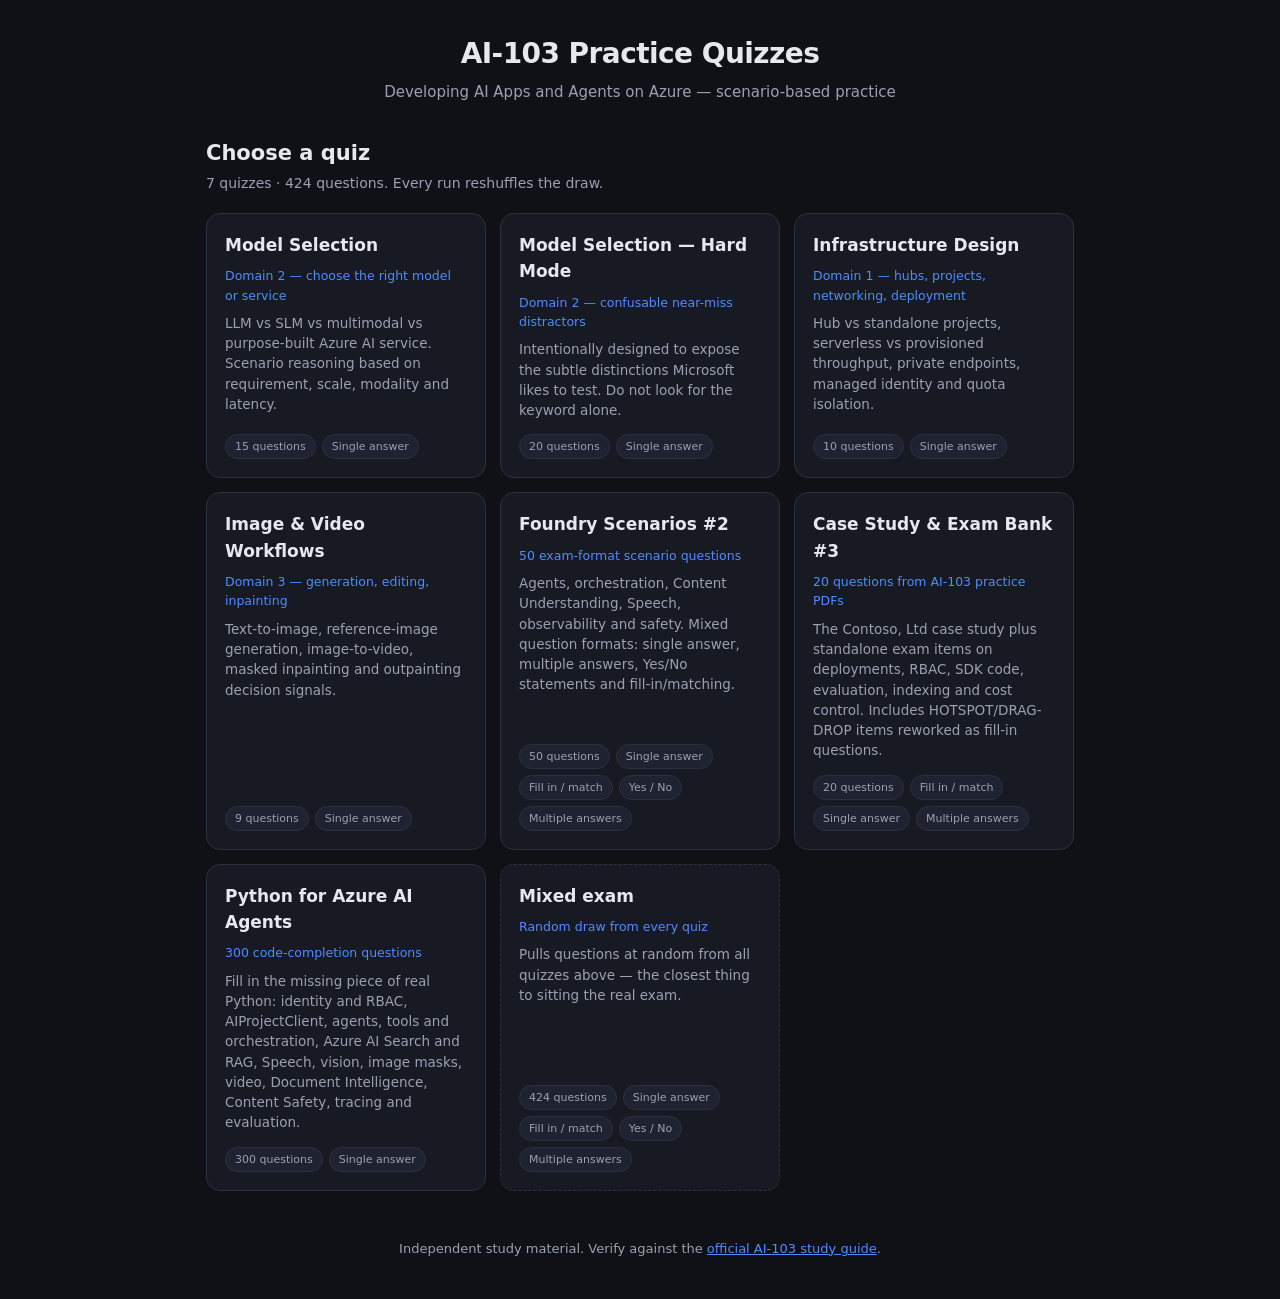
==== quiz/index.html @ ff75fc5d "Add interactive AI-103 quiz library Self-contained static page with a quiz menu, 7 quizzes and 424 q" ====
<!DOCTYPE html>
<html lang="en">
<head>
<meta charset="utf-8">
<meta name="viewport" content="width=device-width, initial-scale=1">
<title>AI-103 Practice Quizzes — Developing AI Apps and Agents on Azure</title>
<link rel="stylesheet" href="styles.css">
</head>
<body>
<header class="site-header">
  <h1>AI-103 Practice Quizzes</h1>
  <p class="subtitle">Developing AI Apps and Agents on Azure — scenario-based practice</p>
</header>

<main>
  <!-- ---------------- LIBRARY (MENU) ---------------- -->
  <section id="library-screen">
    <div class="library-intro">
      <h2>Choose a quiz</h2>
      <p id="library-summary" class="muted"></p>
    </div>
    <div id="quiz-grid" class="quiz-grid"></div>
  </section>

  <!-- ---------------- SETUP ---------------- -->
  <section id="setup-screen" class="card hidden">
    <button class="link-btn" data-goto="library">&larr; All quizzes</button>
    <h2 id="setup-title"></h2>
    <p id="setup-desc" class="muted"></p>

    <div class="field">
      <label for="topic-select">Topic</label>
      <select id="topic-select"></select>
    </div>

    <div class="field">
      <label for="count-select">Number of questions</label>
      <select id="count-select"></select>
    </div>

    <div class="field checkbox-row">
      <label><input type="checkbox" id="shuffle-answers" checked> Shuffle answer options</label>
      <label><input type="checkbox" id="instant-feedback"> Show the answer immediately after each question</label>
    </div>

    <button id="start-btn" class="primary">Start quiz</button>
  </section>

  <!-- ---------------- QUIZ SCREEN ---------------- -->
  <section id="quiz-screen" class="card hidden">
    <div class="quiz-meta">
      <span id="progress-label"></span>
      <span class="meta-right">
        <span id="kind-badge" class="badge"></span>
        <span id="topic-label" class="pill"></span>
      </span>
    </div>
    <div class="progress-track"><div id="progress-bar" class="progress-fill"></div></div>

    <h2 id="question-text"></h2>
    <details id="question-context" class="case-study hidden">
      <summary>Case study — open to read the scenario</summary>
      <div id="question-context-body"></div>
    </details>
    <p id="question-hint" class="hint hidden"></p>
    <div id="question-body"></div>

    <div id="feedback" class="feedback hidden"></div>

    <div class="quiz-actions">
      <button id="prev-btn" class="secondary">Back</button>
      <button id="next-btn" class="primary">Next</button>
      <button class="link-btn push-right" data-goto="library">Quit to menu</button>
    </div>
  </section>

  <!-- ---------------- RESULT SCREEN ---------------- -->
  <section id="result-screen" class="card hidden">
    <h2 id="result-title">Your result</h2>
    <div class="score-wrap">
      <div id="score-ring" class="score-ring"><span id="score-percent">0%</span></div>
      <div>
        <p id="score-detail" class="score-detail"></p>
        <p id="score-verdict" class="muted"></p>
      </div>
    </div>

    <h3>Breakdown by topic</h3>
    <table id="breakdown-table" class="breakdown"></table>

    <h3>Review</h3>
    <div id="review-list" class="review"></div>

    <div class="quiz-actions">
      <button id="retry-btn" class="primary">Retake this quiz</button>
      <button id="retry-wrong-btn" class="secondary">Retry only the ones I missed</button>
      <button class="link-btn push-right" data-goto="library">All quizzes</button>
    </div>
  </section>
</main>

<footer class="site-footer">
  Independent study material. Verify against the
  <a href="https://learn.microsoft.com/en-us/credentials/certifications/resources/study-guides/ai-103" target="_blank" rel="noopener">official AI-103 study guide</a>.
</footer>

<script src="questions.js"></script>
<script src="data/study-guide.js"></script>
<script src="data/foundry-scenarios.js"></script>
<script src="data/exam-bank.js"></script>
<script src="data/python/bank.js"></script>
<script src="data/python/part-01-auth.js"></script>
<script src="data/python/part-02-agents.js"></script>
<script src="data/python/part-03-tools.js"></script>
<script src="data/python/part-04-search.js"></script>
<script src="data/python/part-05-speech.js"></script>
<script src="data/python/part-06-vision.js"></script>
<script src="data/python/register.js"></script>
<script src="app.js"></script>
</body>
</html>
---- quiz/styles.css ----
:root {
  --bg: #0f1117;
  --card: #171a23;
  --card-2: #1f2331;
  --border: #2b3040;
  --text: #e6e8ee;
  --muted: #9aa1b1;
  --accent: #4f8cff;
  --accent-dim: #2a4b8d;
  --ok: #3fb950;
  --bad: #f85149;
  --warn: #d29922;
}

* { box-sizing: border-box; }

body {
  margin: 0;
  background: var(--bg);
  color: var(--text);
  font: 16px/1.55 "Segoe UI", system-ui, -apple-system, sans-serif;
  -webkit-text-size-adjust: 100%;
  overflow-wrap: break-word;
}

.site-header {
  padding: 32px 20px 8px;
  text-align: center;
}
.site-header h1 { margin: 0; font-size: 28px; letter-spacing: -0.02em; }
.subtitle { margin: 6px 0 0; color: var(--muted); font-size: 15px; }

main { max-width: 900px; margin: 0 auto; padding: 24px 16px 48px; }

.card {
  background: var(--card);
  border: 1px solid var(--border);
  border-radius: 14px;
  padding: 24px;
}
.card h2 { margin-top: 0; font-size: 19px; line-height: 1.5; white-space: pre-line; font-weight: 600; overflow-wrap: anywhere; }
.card h3 { margin: 28px 0 10px; font-size: 16px; color: var(--muted); text-transform: uppercase; letter-spacing: 0.06em; }

.hidden { display: none !important; }
.muted { color: var(--muted); }

/* ---------- form controls ---------- */
.field { margin: 18px 0; }
.field > label { display: block; margin-bottom: 6px; font-size: 14px; color: var(--muted); }
select {
  width: 100%;
  padding: 10px 12px;
  background: var(--card-2);
  color: var(--text);
  border: 1px solid var(--border);
  border-radius: 8px;
  font-size: 15px;
}
.checkbox-row { display: flex; flex-direction: column; gap: 8px; }
.checkbox-row label { color: var(--text); font-size: 14px; cursor: pointer; }
input[type="checkbox"] { margin-right: 8px; accent-color: var(--accent); }

button {
  font: inherit;
  padding: 11px 20px;
  border-radius: 8px;
  cursor: pointer;
  border: 1px solid transparent;
}
button.primary { background: var(--accent); color: #fff; font-weight: 600; }
button.primary:hover { background: #3d78e8; }
button.secondary { background: transparent; color: var(--text); border-color: var(--border); }
button.secondary:hover { background: var(--card-2); }
button:disabled { opacity: 0.4; cursor: not-allowed; }
button.link-btn {
  background: none;
  border: none;
  color: var(--muted);
  padding: 6px 0;
  font-size: 13px;
}
button.link-btn:hover { color: var(--accent); }
.push-right { margin-left: auto; }

/* ---------- library ---------- */
.library-intro { margin-bottom: 18px; }
.library-intro h2 { margin: 0 0 4px; font-size: 21px; }
.library-intro p { margin: 0; font-size: 14px; }

.quiz-grid {
  display: grid;
  grid-template-columns: repeat(auto-fill, minmax(260px, 1fr));
  gap: 14px;
}
.quiz-card {
  display: flex;
  flex-direction: column;
  gap: 8px;
  text-align: left;
  background: var(--card);
  border: 1px solid var(--border);
  border-radius: 14px;
  padding: 18px;
  color: var(--text);
  transition: border-color 0.15s, transform 0.15s;
}
.quiz-card:hover { border-color: var(--accent); transform: translateY(-2px); }
.quiz-card.mixed { border-style: dashed; }
.quiz-card h3 { margin: 0; font-size: 17px; }
.quiz-card-sub { margin: 0; font-size: 12.5px; color: var(--accent); }
.quiz-card-desc { margin: 0; font-size: 13.5px; color: var(--muted); line-height: 1.5; }
.quiz-card-meta { display: flex; flex-wrap: wrap; gap: 6px; margin-top: auto; padding-top: 6px; }
.tag {
  font-size: 11px;
  padding: 3px 9px;
  border-radius: 999px;
  background: var(--card-2);
  border: 1px solid var(--border);
  color: var(--muted);
}

/* ---------- quiz ---------- */
.quiz-meta {
  display: flex;
  justify-content: space-between;
  align-items: center;
  gap: 12px;
  font-size: 13px;
  color: var(--muted);
}
.meta-right { display: flex; gap: 6px; align-items: center; flex-wrap: wrap; justify-content: flex-end; }
.pill {
  background: var(--card-2);
  border: 1px solid var(--border);
  border-radius: 999px;
  padding: 3px 12px;
  font-size: 12px;
}
.badge {
  border-radius: 999px;
  padding: 3px 10px;
  font-size: 11px;
  font-weight: 600;
  border: 1px solid var(--border);
  background: var(--card-2);
}
.badge-single { color: #7fb2ff; border-color: #2a4b8d; }
.badge-multi { color: #d59bff; border-color: #5a3a8d; }
.badge-yesno, .badge-truefalse { color: #f0b429; border-color: #6d5416; }
.badge-match { color: #4fd1c5; border-color: #1f6b64; }

.hint {
  font-size: 13px;
  color: var(--muted);
  background: var(--card-2);
  border: 1px solid var(--border);
  border-radius: 8px;
  padding: 9px 12px;
  margin: 0 0 14px;
  white-space: pre-wrap;
  overflow-wrap: anywhere;
  font-family: ui-monospace, SFMono-Regular, Consolas, monospace;
}
/* Code keeps its indentation and scrolls sideways instead of re-wrapping. */
.hint.code {
  white-space: pre;
  overflow-wrap: normal;
  overflow-x: auto;
  -webkit-overflow-scrolling: touch;
  scrollbar-width: thin;
  scrollbar-color: var(--border) transparent;
}
.hint.code::-webkit-scrollbar { height: 6px; }
.hint.code::-webkit-scrollbar-thumb { background: var(--border); border-radius: 999px; }
.hint.code::-webkit-scrollbar-track { background: transparent; }

.case-study {
  border: 1px solid var(--border);
  border-radius: 8px;
  background: var(--card-2);
  padding: 10px 12px;
  margin: 0 0 14px;
  font-size: 13.5px;
}
.case-study summary { cursor: pointer; color: var(--accent); font-size: 13px; }
.case-study > div { white-space: pre-line; overflow-wrap: anywhere; color: var(--muted); margin-top: 10px; line-height: 1.55; }
.progress-track {
  height: 5px;
  background: var(--card-2);
  border-radius: 999px;
  margin: 10px 0 20px;
  overflow: hidden;
}
.progress-fill { height: 100%; width: 0; background: var(--accent); transition: width 0.25s ease; }

.options { list-style: none; margin: 0; padding: 0; display: flex; flex-direction: column; gap: 10px; }
.options li { margin: 0; }
.option {
  display: flex;
  align-items: flex-start;
  gap: 12px;
  width: 100%;
  text-align: left;
  padding: 13px 15px;
  background: var(--card-2);
  border: 1px solid var(--border);
  border-radius: 10px;
  color: var(--text);
  overflow-wrap: anywhere;
  transition: border-color 0.15s, background 0.15s;
}
.option:hover:not(:disabled) { border-color: var(--accent-dim); }
.option .letter {
  flex: 0 0 24px;
  height: 24px;
  border-radius: 6px;
  background: var(--bg);
  border: 1px solid var(--border);
  display: grid;
  place-items: center;
  font-size: 13px;
  font-weight: 600;
}
.option.selected { border-color: var(--accent); background: rgba(79, 140, 255, 0.1); }
.option.correct { border-color: var(--ok); background: rgba(63, 185, 80, 0.12); }
.option.incorrect { border-color: var(--bad); background: rgba(248, 81, 73, 0.12); }

/* ---------- yes/no statement tables ---------- */
table.statements { width: 100%; border-collapse: collapse; font-size: 14.5px; }
table.statements th {
  text-align: left;
  font-size: 11px;
  letter-spacing: 0.06em;
  text-transform: uppercase;
  color: var(--muted);
  padding: 0 0 8px;
}
table.statements td { padding: 11px 0; border-top: 1px solid var(--border); vertical-align: middle; }
table.statements td.choice-cell { text-align: right; white-space: nowrap; padding-left: 12px; }
.choice {
  background: var(--card-2);
  border: 1px solid var(--border);
  color: var(--text);
  padding: 7px 16px;
  border-radius: 8px;
  font-size: 13px;
  margin-left: 6px;
}
.choice:hover:not(:disabled) { border-color: var(--accent-dim); }
.choice.selected { border-color: var(--accent); background: rgba(79, 140, 255, 0.14); }
.choice.correct { border-color: var(--ok); background: rgba(63, 185, 80, 0.14); }
.choice.incorrect { border-color: var(--bad); background: rgba(248, 81, 73, 0.14); }

/* ---------- match / fill-in ---------- */
table.match { width: 100%; border-collapse: collapse; font-size: 14.5px; }
table.match td { padding: 10px 0; border-top: 1px solid var(--border); vertical-align: middle; }
table.match td.match-label { width: 42%; padding-right: 14px; color: var(--text); }
table.match select { min-width: 200px; }
select.correct { border-color: var(--ok); background: rgba(63, 185, 80, 0.12); }
select.incorrect { border-color: var(--bad); background: rgba(248, 81, 73, 0.12); }

.feedback {
  margin-top: 16px;
  padding: 13px 15px;
  border-radius: 10px;
  font-size: 14px;
  border: 1px solid var(--border);
  background: var(--card-2);
}
.feedback.correct { border-color: var(--ok); }
.feedback.incorrect { border-color: var(--bad); }
.feedback strong { display: block; margin-bottom: 4px; }

.quiz-actions { display: flex; gap: 10px; margin-top: 24px; flex-wrap: wrap; }

/* ---------- result ---------- */
.score-wrap { display: flex; align-items: center; gap: 24px; flex-wrap: wrap; }
.score-ring {
  width: 132px;
  height: 132px;
  border-radius: 50%;
  display: grid;
  place-items: center;
  background: conic-gradient(var(--accent) 0deg, var(--card-2) 0deg);
  position: relative;
}
.score-ring::after {
  content: "";
  position: absolute;
  inset: 11px;
  border-radius: 50%;
  background: var(--card);
}
.score-ring span { position: relative; z-index: 1; font-size: 30px; font-weight: 700; }
.score-detail { margin: 0 0 6px; font-size: 18px; }

.breakdown { width: 100%; border-collapse: collapse; font-size: 14px; }
.breakdown td, .breakdown th { padding: 8px 10px; border-bottom: 1px solid var(--border); text-align: left; }
.breakdown td:last-child, .breakdown th:last-child { text-align: right; white-space: nowrap; }

.review { display: flex; flex-direction: column; gap: 12px; }
.review-item {
  border: 1px solid var(--border);
  border-left-width: 4px;
  border-radius: 8px;
  padding: 13px 15px;
  background: var(--card-2);
  font-size: 14px;
}
.review-item.ok { border-left-color: var(--ok); }
.review-item.bad { border-left-color: var(--bad); }
.review-item .q { font-weight: 600; margin-bottom: 8px; white-space: pre-line; overflow-wrap: anywhere; }
.review-item .line { margin: 3px 0; overflow-wrap: anywhere; }
.review-item .src { margin-top: 8px; font-size: 12px; color: var(--muted); }
.tag-correct { color: var(--ok); }
.tag-wrong { color: var(--bad); }

.site-footer {
  max-width: 820px;
  margin: 0 auto;
  padding: 0 16px 40px;
  color: var(--muted);
  font-size: 13px;
  text-align: center;
}
.site-footer a { color: var(--accent); }

@media (max-width: 560px) {
  .site-header { padding: 20px 16px 4px; }
  .site-header h1 { font-size: 22px; }
  .subtitle { font-size: 13px; }
  main { padding: 16px 12px 40px; }
  .card { padding: 16px 14px; }
  .card h2 { font-size: 16.5px; line-height: 1.5; }

  .quiz-meta { flex-direction: column; align-items: flex-start; gap: 6px; }
  .meta-right { justify-content: flex-start; }

  .hint { font-size: 12px; }

  select { font-size: 16px; }

  .score-ring { width: 108px; height: 108px; }
  .score-ring span { font-size: 24px; }
  .quiz-grid { grid-template-columns: 1fr; }

  table.match td.match-label { width: auto; display: block; padding: 8px 0 4px; border: none; }
  table.match td { display: block; border-top: none; }
  table.match tr { display: block; border-top: 1px solid var(--border); padding: 6px 0; }
  table.match select { min-width: 0; width: 100%; }

  table.statements tr:first-child { display: none; }
  table.statements tr { display: block; border-top: 1px solid var(--border); padding: 10px 0; }
  table.statements td { display: block; border-top: none; padding: 2px 0; }
  table.statements td.choice-cell { text-align: left; padding: 8px 0 0; }
  .choice { margin: 0 8px 0 0; min-width: 84px; padding: 9px 16px; }

  .quiz-actions button { flex: 1 1 auto; }
  .quiz-actions .link-btn { flex: 0 0 auto; }
}
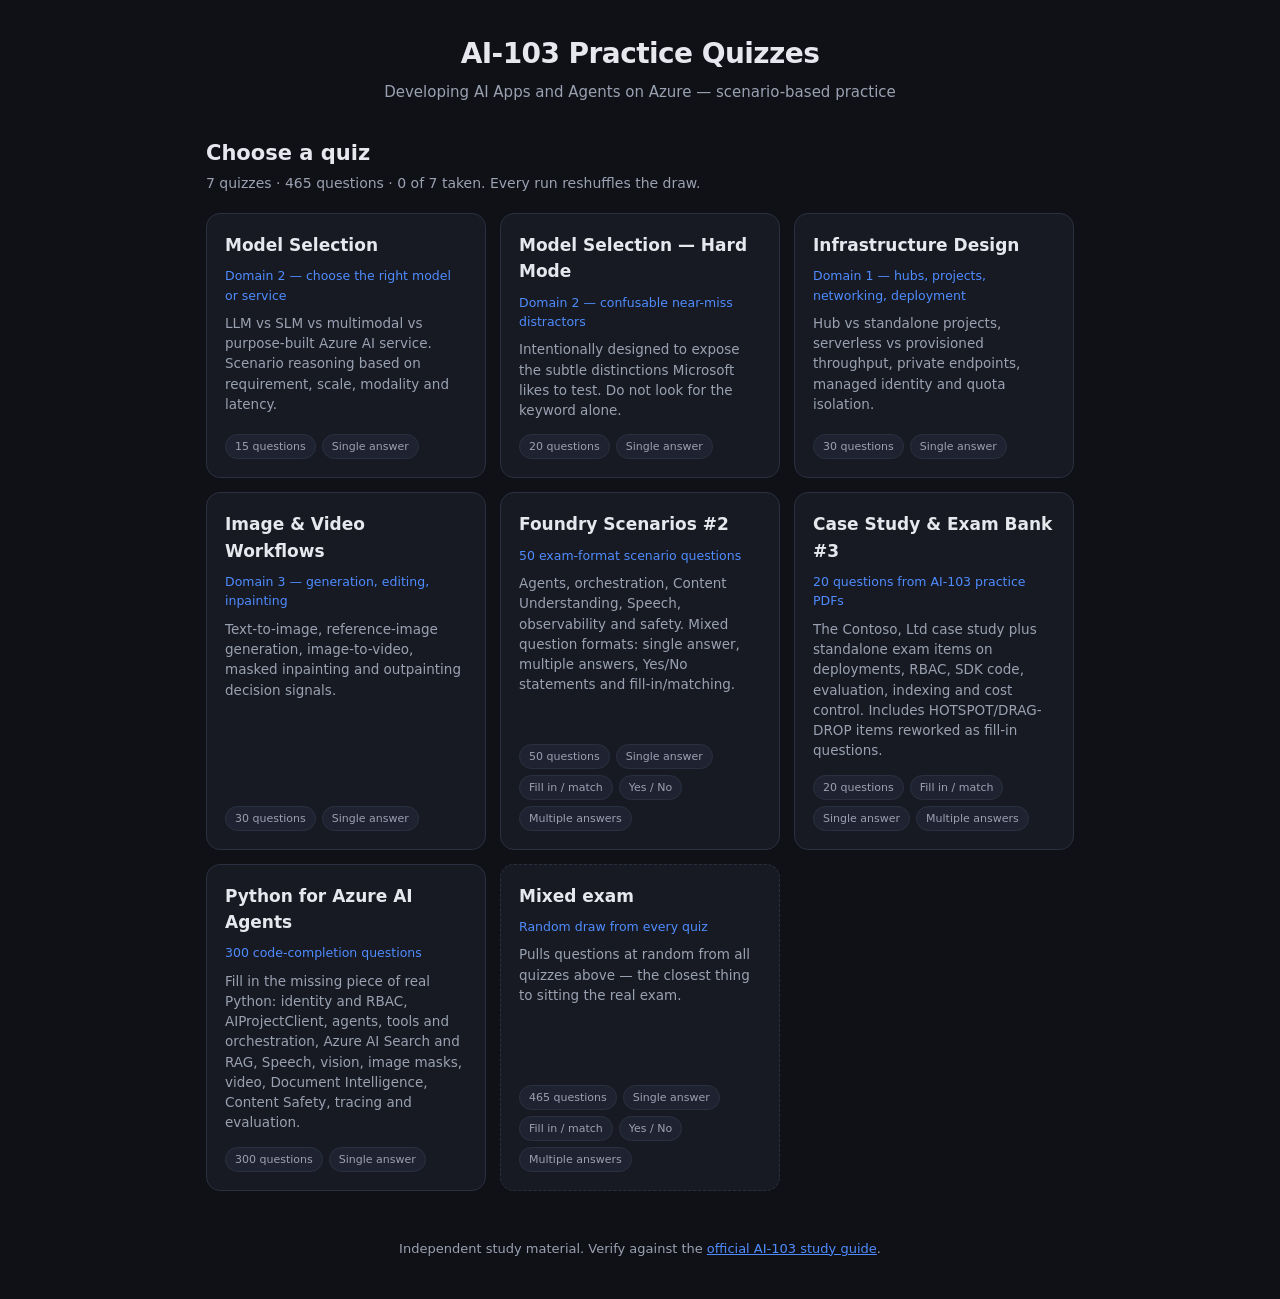
==== commit faf23934: "Track quiz progress, reveal answers on Next, add 41 questions - Mark completed quizzes in the librar" ====
--- a/quiz/index.html
+++ b/quiz/index.html
@@ -18,6 +18,7 @@
     <div class="library-intro">
       <h2>Choose a quiz</h2>
       <p id="library-summary" class="muted"></p>
+      <button id="reset-progress-btn" class="link-btn hidden">Reset progress</button>
     </div>
     <div id="quiz-grid" class="quiz-grid"></div>
   </section>
@@ -40,7 +41,7 @@
 
     <div class="field checkbox-row">
       <label><input type="checkbox" id="shuffle-answers" checked> Shuffle answer options</label>
-      <label><input type="checkbox" id="instant-feedback"> Show the answer immediately after each question</label>
+      <label><input type="checkbox" id="instant-feedback" checked> Check each answer before moving on — the first Next reveals the correct answer, the second one continues</label>
     </div>
 
     <button id="start-btn" class="primary">Start quiz</button>
@@ -48,6 +49,7 @@
 
   <!-- ---------------- QUIZ SCREEN ---------------- -->
   <section id="quiz-screen" class="card hidden">
+    <button class="link-btn" data-goto="library">&larr; Quit to menu</button>
     <div class="quiz-meta">
       <span id="progress-label"></span>
       <span class="meta-right">
@@ -70,7 +72,6 @@
     <div class="quiz-actions">
       <button id="prev-btn" class="secondary">Back</button>
       <button id="next-btn" class="primary">Next</button>
-      <button class="link-btn push-right" data-goto="library">Quit to menu</button>
     </div>
   </section>
 
--- a/quiz/styles.css
+++ b/quiz/styles.css
@@ -86,6 +86,7 @@
 .library-intro { margin-bottom: 18px; }
 .library-intro h2 { margin: 0 0 4px; font-size: 21px; }
 .library-intro p { margin: 0; font-size: 14px; }
+.library-intro .link-btn { margin-top: 2px; }
 
 .quiz-grid {
   display: grid;
@@ -106,6 +107,23 @@
 }
 .quiz-card:hover { border-color: var(--accent); transform: translateY(-2px); }
 .quiz-card.mixed { border-style: dashed; }
+.quiz-card.done { border-color: rgba(63, 185, 80, 0.45); }
+.quiz-card.done h3 { display: flex; align-items: center; gap: 8px; }
+.done-check {
+  flex: 0 0 auto;
+  width: 20px;
+  height: 20px;
+  border-radius: 50%;
+  display: grid;
+  place-items: center;
+  font-size: 12px;
+  color: var(--bg);
+  background: var(--ok);
+}
+.quiz-card-status { margin: 0; font-size: 12.5px; font-weight: 600; }
+.quiz-card-status.score-ok { color: var(--ok); }
+.quiz-card-status.score-warn { color: var(--warn); }
+.quiz-card-status.score-bad { color: var(--bad); }
 .quiz-card h3 { margin: 0; font-size: 17px; }
 .quiz-card-sub { margin: 0; font-size: 12.5px; color: var(--accent); }
 .quiz-card-desc { margin: 0; font-size: 13.5px; color: var(--muted); line-height: 1.5; }
